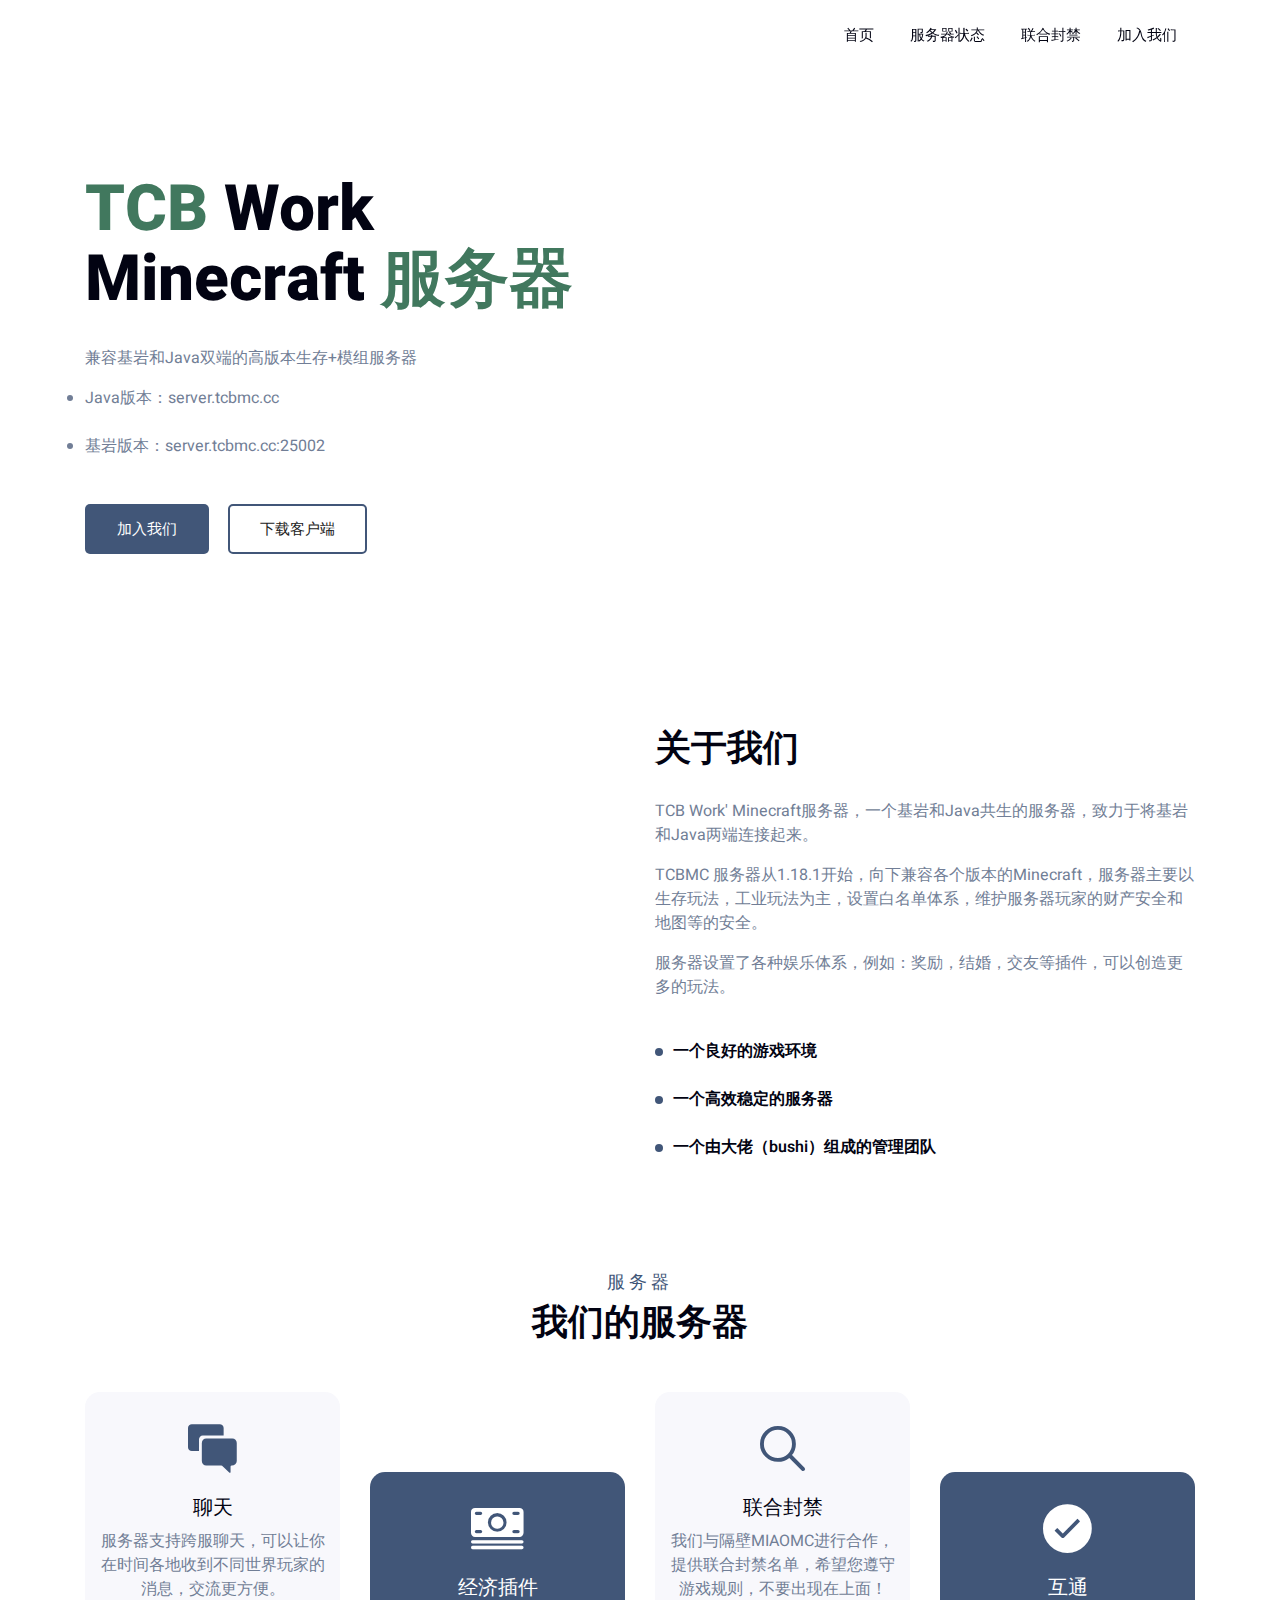
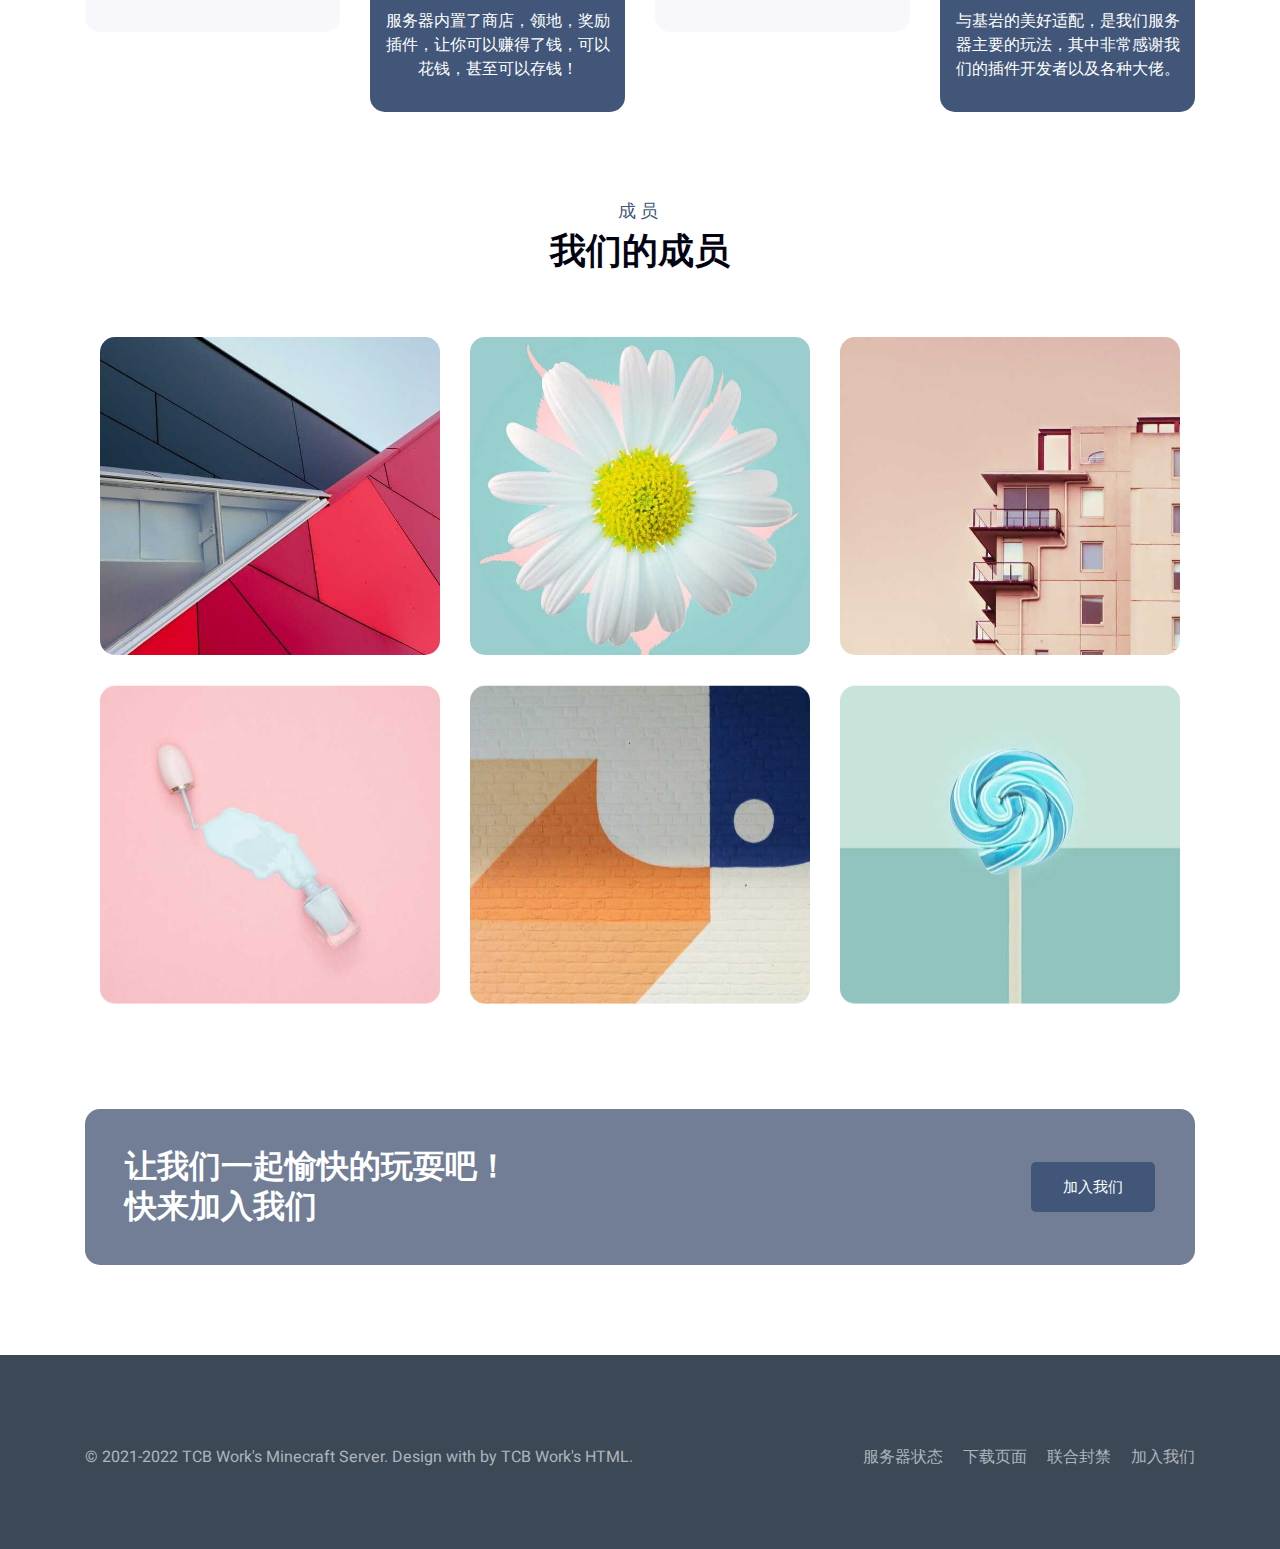
==== TCB Work Html/index.html @ 793fe603 "更新前端页面" ====
﻿<!DOCTYPE html>
<html lang="zxx">
<head>
	<meta charset="UTF-8">
	<meta name="viewport" content="width=device-width, initial-scale=1.0">
	<title>TCB Work's Minecraft Server</title>
	<link rel="icon" href="images/favicon.png">

	<!-- font -->
	<link href="https://fonts.googleapis.com/css2?family=Heebo:wght@400;500;600;700;800;900&display=swap" rel="stylesheet">
	<!-- end font -->

	<link rel="stylesheet" href="css/bootstrap.css">
	<link rel="stylesheet" href="css/ionicons.min.css">
	<link rel="stylesheet" href="css/magnific-popup.css">
	<link rel="stylesheet" href="css/style.css">
	<link href="https://qaqcloud.static.shh.miaofile.com/css/materialdesignicons.min.css" rel="stylesheet" type="text/css" />
	<link rel="stylesheet" href="https://unicons.iconscout.com/release/v2.1.6/css/unicons.css">
</head>
<body>

	<!-- loader -->
	<div class="fakeLoader"></div>
	<!-- end loader -->

	<!-- navbar -->
	<nav class="navbar navbar-expand-md navbar-light fixed-top">
		<div class="container">
			<a href="index.html" class="navbar-brand"><img src="https://cdn-image.miaofile.com/file/acgfunimage/2022/02/16/2_AY7XZXL5B6_7R0G4_2_G__1_-removebg-preview.png" alt=""></a>
			<button class="navbar-toggler" type="button" data-toggle="collapse" data-target="#navbarSupportedContent" aria-controls="navbarSupportedContent" aria-expanded="false" aria-label="Toggle navigation">
				<i class="icon ion-ios-menu"></i>
			</button>
			<div class="collapse navbar-collapse" id="navbarSupportedContent">
				<ul class="navbar-nav ml-auto">
				    </li>
					<li class="nav-item">
					    <a class="nav-link" href="/index.html">首页</a>
					</li>
				    <li class="nav-item">
					    <a class="nav-link" href="https://status.tcbmc.cc/">服务器状态</a>
					</li>
					<li class="nav-item">
						<a class="nav-link" href="https://ban.tcbmc.cc">联合封禁</a>
					</li>
					<li class="nav-item">
						<a class="nav-link" href="https://qm.qq.com/cgi-bin/qm/qr?k=fz-961UhdABly41q3yd8uUJgIFP_Tvln&jump_from=webapi">加入我们</a>
					</li>
				</ul>
			</div>
		</div>
	</nav>
	<!-- end navbar -->

	<!-- home intro -->
	<div id="home" class="home-intro">
		<div class="container">
			<div class="row">
				<div class="col-md-6 col-sm-12 col-xs-12">
					<div class="content">
						<h2><span class="color-highlight">TCB</span> Work</h2>
						<h2>Minecraft <span class="color-highlight">服务器</span></h2>
						<p>兼容基岩和Java双端的高版本生存+模组服务器</p>
						<li><span class="circle-list-home"></span>Java版本：server.tcbmc.cc</li><br>
						<li><span class="circle-list-home"></span>基岩版本：server.tcbmc.cc:25002</li><br>
						<ul>
							<li><a href="https://qm.qq.com/cgi-bin/qm/qr?k=fz-961UhdABly41q3yd8uUJgIFP_Tvln&jump_from=webapi" class="button">加入我们</a></li>
							<li><a href="/download.html" class="button button-secondary">下载客户端</a></li>
						</ul>
					</div>
				</div>
				<div class="col-md-6 col-sm-12 col-xs-12">
					<div class="content-image">
						<img src="https://cdn-image.miaofile.com/file/acgfunimage/2022/02/16/_2022-02-16_152429-removebg-preview.png" alt="">
					</div>
				</div>
			</div>
		</div>
	</div>
	<!-- end home intro -->

	<!-- about us -->
	<div id="about" class="about">
		<div class="container">
			<div class="row">
				<div class="col-sm-12 col-md-6 col-xs-12">
					<div class="content-image">
						<img src="https://cdn-image.miaofile.com/file/acgfunimage/2022/02/16/580b57fcd9996e24bc43c2f4.png" alt="">
					</div>
				</div>
				<div class="col-sm-12 col-md-6 col-xs-12">
					<div class="content">
						<h3>关于我们</h3>
						<p>TCB Work' Minecraft服务器，一个基岩和Java共生的服务器，致力于将基岩和Java两端连接起来。</p>
						<p>TCBMC 服务器从1.18.1开始，向下兼容各个版本的Minecraft，服务器主要以生存玩法，工业玩法为主，设置白名单体系，维护服务器玩家的财产安全和地图等的安全。</p>
						<p>服务器设置了各种娱乐体系，例如：奖励，结婚，交友等插件，可以创造更多的玩法。</p><br>
						<ul>
							<li><span class="circle-list"></span>一个良好的游戏环境</li><br>
							<li><span class="circle-list"></span>一个高效稳定的服务器</li><br>
							<li><span class="circle-list"></span>一个由大佬（bushi）组成的管理团队</li><br>
						</ul>
					</div>
				</div>
			</div>
		</div>
	</div>
	<!-- end about us -->

	<!-- process work -->
	<div id="process-work" class="process-work section">
		<div class="container">
			<div class="section-title">
				<h5 class="title-top">服务器</h5>
				<h3>我们的服务器</h3>
			</div>
			<div class="row">
				<div class="col-md-3 col-sm-6 col-xs-12">
					<div class="content">
						<i class="icon ion-ios-chatboxes"></i>
						<h5>聊天</h5>
						<p>服务器支持跨服聊天，可以让你在时间各地收到不同世界玩家的消息，交流更方便。</p>
					</div>
				</div>
				<div class="col-md-3 col-sm-6 col-xs-12 align-self-end">
					<div class="content">
						<i class="icon ion-ios-cash"></i>
						<h5>经济插件</h5>
						<p>服务器内置了商店，领地，奖励插件，让你可以赚得了钱，可以花钱，甚至可以存钱！</p>
					</div>
				</div>
				<div class="col-md-3 col-sm-6 col-xs-12">
					<div class="content">
						<i class="icon ion-ios-search"></i>
						<h5>联合封禁</h5>
						<p>我们与隔壁MIAOMC进行合作，提供联合封禁名单，希望您遵守游戏规则，不要出现在上面！</p>
					</div>
				</div>
				<div class="col-md-3 col-sm-6 col-xs-12 align-self-end">
					<div class="content">
						<i class="icon ion-ios-checkmark-circle"></i>
						<h5>互通</h5>
						<p>与基岩的美好适配，是我们服务器主要的玩法，其中非常感谢我们的插件开发者以及各种大佬。</p>
					</div>
				</div>
			</div>
		</div>
	</div>
	<!-- end process work -->

	<!-- portfolio -->
	<div id="portfolio" class="portfolio section-bottom-only">
		<div class="container">
			<div class="section-title">
				<h5 class="title-top">成员</h5>
				<h3>我们的成员</h3>
			</div>
			<div class="row no-gutters filter-container">
				<div class="col-md-4 col-sm-6 col-xs-12 filtr-item" data-category="3">
					<div class="content-image">
						<a href="images/portfolio1.jpg" class="portfolio-popup">
							<img src="images/portfolio1.jpg" alt="portfolio-image">
							<div class="image-overlay"></div>
							<div class="image-caption">
								<h4>没有设置</h4>
								<span>没有设置</span>
							</div>
						</a>
					</div>
				</div>
				<div class="col-md-4 col-sm-6 col-xs-12 filtr-item" data-category="1">
					<div class="content-image">
						<a href="images/portfolio2.jpg" class="portfolio-popup">
							<img src="images/portfolio2.jpg" alt="portfolio-image">
							<div class="image-overlay"></div>
							<div class="image-caption">
								<h4>没有设置</h4>
								<span>没有设置</span>
							</div>
						</a>
					</div>
				</div>
				<div class="col-md-4 col-sm-6 col-xs-12 filtr-item" data-category="2">
					<div class="content-image">
						<a href="images/portfolio3.jpg" class="portfolio-popup">
							<img src="images/portfolio3.jpg" alt="portfolio-image">
							<div class="image-overlay"></div>
							<div class="image-caption">
								<h4>没有设置</h4>
								<span>没有设置</span>
							</div>
						</a>
					</div>
				</div>
				<div class="col-md-4 col-sm-6 col-xs-12 filtr-item" data-category="3">
					<div class="content-image">
						<a href="images/portfolio4.jpg" class="portfolio-popup">
							<img src="images/portfolio4.jpg" alt="portfolio-image">
							<div class="image-overlay"></div>
							<div class="image-caption">
								<h4>没有设置</h4>
								<span>没有设置</span>
							</div>
						</a>
					</div>
				</div>
				<div class="col-md-4 col-sm-6 col-xs-12 filtr-item" data-category="2">
					<div class="content-image">
						<a href="images/portfolio5.jpg" class="portfolio-popup">
							<img src="images/portfolio5.jpg" alt="portfolio-image">
							<div class="image-overlay"></div>
							<div class="image-caption">
								<h4>没有设置</h4>
								<span>没有设置</span>
							</div>
						</a>
					</div>
				</div>
				<div class="col-md-4 col-sm-6 col-xs-12 filtr-item" data-category="1">
					<div class="content-image">
						<a href="images/portfolio6.jpg" class="portfolio-popup">
							<img src="images/portfolio6.jpg" alt="portfolio-image">
							<div class="image-overlay"></div>
							<div class="image-caption">
								<h4>没有设置</h4>
								<span>没有设置</span>
							</div>
						</a>
					</div>
				</div>
			</div>
		</div>
	</div>
	<!-- end portfolio -->

	<!-- words -->
	<div class="words-section section-bottom-only">
		<div class="container">
			<div class="content">
				<div class="row">
					<div class="col-md-8 col-sm-12 align-self-center">
						<div class="words-wrap">
							<h4>让我们一起愉快的玩耍吧！</h4>
							<h4>快来加入我们</h4>
						</div>
					</div>
					<div class="col-md-4 col-sm-12 align-self-center">
						<div class="button-wrap">
							<button class="button">加入我们
							
							</button>
						</div>
					</div>
				</div>
			</div>
		</div>
	</div>
	<!-- end words -->

	        <!-- Footer Start -->
			<footer class="footer footer-line bg-footer">
				<div class="container">
					<div class="row text-center">
						<div class="col-sm-6 col-md-7">
							<div class="text-sm-left">
								<p class="mb-0 text-foot">© 2021-2022 TCB Work's Minecraft Server. Design with <i class="mdi mdi-heart text-danger"></i> by <a href="https://www.roundcloud.cn/" target="_blank" class="text-reset">TCB Work's HTML</a>.</p>
							</div>
						</div><!--end col-->
	
						<div class="col-sm-6 col-md-5 mt-4 mt-sm-0 pt-2 pt-sm-0">
							<ul class="list-unstyled terms-service text-sm-right mb-0">
								<li class="list-inline-item mb-0"><a href="https://status.tcbmc.cc/" class="text-foot mr-2">服务器状态</a></li>
								<li class="list-inline-item mb-0"><a href="terms.html" class="text-foot mr-2">下载页面</a></li>
								<li class="list-inline-item mb-0"><a href="https://ban.tcbmc.cc/" class="text-foot mr-2">联合封禁</a></li>
								<li class="list-inline-item mb-0"><a href="https://qm.qq.com/cgi-bin/qm/qr?k=fz-961UhdABly41q3yd8uUJgIFP_Tvln&jump_from=webapi" class="text-foot">加入我们</a></li>
							</ul>
						</div><!--end col-->
					</div><!--end row-->
				</div><!--end container-->
			</footer><!--end footer-->
			<!-- Footer End -->

	<!-- script -->
	<script src="js/jquery-3.5.1.min.js"></script>
	<script src="js/bootstrap.bundle.min.js"></script>
	<script src="js/jquery.filterizr.min.js"></script>
	<script src="js/imagesloaded.pkgd.min.js"></script>
	<script src="js/magnific-popup.min.js"></script>
	<script src="js/contact-form.js"></script>
	<script src="js/main.js"></script>

</body>
</html>
---- TCB Work Html/css/style.css ----
/*
Cleo - Agency Landing Page Template
Author : aStylers
����ģ�壺http://www.bootstrapmb.com/
*/

/*

Table of Content:
- fonts
- general
- button
- navbar
- home intro
- about us
- process work
- portfolio
- services
- words
- news
- contact
- form input
- footer bottom / copyright
- footer
- responsive

*/

/* variable */

/* fonts */
@import url("https://fonts.googleapis.com/css2?family=Heebo:wght@400;500;600;700;800;900&display=swap");

/* general */
body {
    background: #fff;
    color: #717e96;
    font-size: 16px;
    font-weight: 400;
    font-family: 'Heebo', sans-serif;
}

h1,
h2,
h3,
h4,
h5,
h6 {
    line-height: 110%;
    margin: 0;
    font-family: 'Heebo', sans-serif;
    font-weight: 500;
    color: #020312;
}

h1 {
    font-size: 36px;
}

h2 {
    font-size: 32px;
}

h3 {
    font-size: 28px;
}

h4 {
    font-size: 24px;
}

h5 {
    font-size: 20px;
}

h6 {
    font-size: 18px;
}

a {
    color: #020312;
}

a:hover {
    text-decoration: none;
    transition: .5s ease-out;
}

a p {
    color: #717e96;
}

ul {
    padding: 0;
    margin: 0;
}

ul li {
    list-style-type: none;
}

.row {
    margin-bottom: 30px;
}

.row:last-child {
    margin-bottom: 0;
}

/* button */
.button {
    background: #415678;
    padding: 12px 30px;
    font-weight: 500;
    font-size: 15px;
    border-radius: 5px;
    color: #fff;
    margin-top: 22px;
    border: 2px solid transparent;
    transition: .5s ease-out;
    display: inline-block;
}

.button:hover {
    color: #fff;
    opacity: 0.5;
}

.button.button-secondary {
    background: transparent;
    border: 2px solid #415678;
    color: #222;
    margin-top: 22px;
}

.button.button-secondary:hover {
    border-color: #415678;
    color: #fff;
    background: #415678;
    transition: .5s ease-out;
}

.section {
    padding: 90px 0;
}

.section-bottom-only {
    padding-bottom: 90px;
}

.section-title {
    margin-bottom: 50px;
    text-align: center;
}

.section-title .title-top {
    margin-bottom: 10px;
    text-transform: uppercase;
    color: #415678;
    letter-spacing: 4px;
    font-size: 18px;
}

.section-title h3 {
    font-size: 36px;
    font-weight: 800;
}

.section-title.section-title-left {
    text-align: left;
}

.section-title .title-desc {
    margin-top: 15px;
}

/* navbar */
.navbar {
    background: transparent;
    transition: .5s ease-out;
    padding: 15px 0;
}

.navbar .navbar-brand h1 {
    font-size: 26px;
    color: #020312;
}

.navbar .navbar-brand img {
    width: 215px;
    margin-right: 40px;
}

.navbar .navbar-nav li {
    padding: 0 10px;
}

.navbar .navbar-nav li .nav-link {
    font-size: 15px;
    font-weight: 500;
    color: #020312;
    transition: all .3s ease;
}

.navbar .navbar-nav li:hover .nav-link {
    color: #415678;
}

.navbar .navbar-toggler {
    border-radius: 0;
    border: 0;
}

.navbar .navbar-toggler i {
    font-size: 28px;
}

.navbar .navbar-toggler:focus {
    outline: 0;
}

.navbar.navbar-fixed {
    background: #fff;
    transition: .5s ease-out;
    box-shadow: 0 2px 2px 0 rgba(0, 0, 0, 0), 0 1px 5px 0 rgba(0, 0, 0, 0.12), 0 3px 1px -2px rgba(0, 0, 0, 0);
}

/* home intro */
.home-intro {
    padding: 175px 0;
}

.home-intro .content h2 {
    font-size: 64px;
    font-weight: 800;
}

.home-intro .content h2 .color-highlight {
    color: #41785e;
}

.home-intro .content h2:nth-child(2) {
    margin-bottom: 30px;
}

.home-intro .content-image img {
    width: 100%;
}

.home-intro ul li {
    display: inline-block;
}

.home-intro ul li:last-child {
    margin-left: 15px;
}

/* about us */
.about .content-image img {
    width: 100%;
}

.about .content h3 {
    margin-bottom: 30px;
    font-weight: 800;
    font-size: 36px;
}

.about .content ul li {
    font-weight: 600;
    color: #020312;
}

.about .content ul li .circle-list {
    width: 8px;
    height: 8px;
    border-radius: 50%;
    margin-right: 10px;
    background: #415678;
    display: inline-block;
}

.about .content ul li .circle-list-home {
    width: 8px;
    height: 8px;
    border-radius: 50%;
    margin-right: 10px;
    background: #294a7e;
    display: inline-block;
}

/* process work */
.process-work .row {
    min-height: 20rem;
}

.process-work .row .col-md-3:nth-last-child(odd) .content {
    background: #415678;
}

.process-work .row .col-md-3:nth-last-child(odd) .content i {
    color: #fff;
}

.process-work .row .col-md-3:nth-last-child(odd) .content h5 {
    color: #fff;
}

.process-work .row .col-md-3:nth-last-child(odd) .content p {
    color: #fff;
}

.process-work .content {
    text-align: center;
    padding: 15px;
    background: #f8f8fc;
    border-radius: 15px;
    transition: all .3s ease;
}

.process-work .content:hover {
    background: #415678;
    transition: all .3s ease;
}

.process-work .content:hover i {
    color: #fff;
}

.process-work .content:hover h5 {
    color: #fff;
}

.process-work .content:hover p {
    color: #fff;
}

.process-work .content i {
    font-size: 60px;
    color: #415678;
}

.process-work .content h5 {
    margin-bottom: 10px;
}

/* portfolio */
.portfolio .portfolio-filter-menu {
    text-align: center;
    margin-bottom: 30px;
}

.portfolio .portfolio-filter-menu ul li {
    display: inline-block;
    margin: 0 20px;
    cursor: pointer;
    transition: all .3s ease;
}

.portfolio .portfolio-filter-menu ul li.active {
    color: #415678;
    font-weight: 800;
}

.portfolio .row .col-md-4 {
    padding: 15px;
}

.portfolio .content-image {
    position: relative;
}

.portfolio .content-image img {
    width: 100%;
    border-radius: 15px;
    transition: all .3s ease;
}

.portfolio .content-image .image-caption {
    position: absolute;
    top: 50%;
    left: 0;
    right: 0;
    bottom: 0;
    text-align: center;
    opacity: 0;
    transition: all .5s ease;
    color: #fff;
    transform: scale(0.9);
}

.portfolio .content-image .image-caption h4 {
    color: #fff;
    margin-bottom: 5px;
}

.portfolio .content-image .image-caption span {
    font-size: 15px;
}

.portfolio .content-image .image-overlay {
    background: #020312;
    opacity: 0.5;
    position: absolute;
    width: 100%;
    height: 100%;
    top: 0;
    left: 0;
    right: 0;
    bottom: 0;
    border-radius: 15px;
    opacity: 0;
    transition: all .5s ease;
    margin: auto;
}

.portfolio .content-image:hover .image-caption {
    opacity: 1;
    transform: scale(1);
}

.portfolio .content-image:hover .image-overlay {
    opacity: 0.7;
    transform: scale(1.05);
}

.portfolio .content-image:hover img {
    transform: scale(1.05);
    box-shadow: 0 0 37px -8px rgba(0, 0, 0, 0.53);
}

/* services */
.services .content {
    text-align: center;
    padding: 15px;
    background: #f8f8fc;
    border-radius: 15px;
    transition: all .3s ease;
}

.services .content:hover {
    background: #415678;
    transition: all .3s ease;
}

.services .content:hover i {
    color: #fff;
}

.services .content:hover h5 {
    color: #fff;
}

.services .content:hover p {
    color: #fff;
}

.services .content .serv-icon {
    position: relative;
    display: inline-block;
}

.services .content i {
    font-size: 60px;
    color: #415678;
}

.services .content .clone-icon i {
    position: absolute;
    top: 0;
    left: 15px;
    right: 0;
    opacity: 0;
    transition: all .3s ease;
}

.services .content h5 {
    margin-bottom: 10px;
}

.services .content:hover .clone-icon i {
    position: absolute;
    top: 7px;
    left: -12px;
    right: 0;
    opacity: 0.2;
}

/* words */
.words-section .content {
    background: #717e96;
    padding: 40px;
    border-radius: 15px;
}

.words-section .content h4 {
    font-size: 32px;
    font-weight: 800;
    color: #fff;
}

.words-section .content h4:first-child {
    margin-bottom: 5px;
}

.words-section .content .button-wrap {
    text-align: right;
}

.words-section .content .button-wrap .button {
    margin-top: 0;
}

/* news */
.news .content:hover img {
    transform: scale(1.05);
    box-shadow: 0 0 37px -8px rgba(0, 0, 0, 0.53);
}

.news .content:hover h4 {
    color: #415678;
}

.news .content img {
    width: 100%;
    border-radius: 15px;
    margin-bottom: 20px;
    transition: all .3s ease;
}

.news .content h4 {
    margin-bottom: 15px;
    font-size: 20px;
    font-weight: 600;
    transition: all .3s ease;
}

/* contact */
.contact .content h5 {
    margin-top: 35px;
    margin-bottom: 15px;
}

.contact .content h5:first-child {
    margin-top: 0;
}

.contact .content-right {
    text-align: center;
}

.contact .button {
    margin-top: 0;
}

/* form */
form input {
    border: 1px solid #f5f5f5;
    background: #f5f5f5;
    padding: 14px 20px;
    width: 100%;
    color: #aaa;
    border-radius: 5px;
    text-align: left;
}

form textarea {
    border: 1px solid #f5f5f5;
    background: #f5f5f5;
    padding: 14px 20px;
    width: 100%;
    color: #aaa;
    border-radius: 5px;
    text-align: left;
}

/* footer bottom */
.footer-bottom {
    background: #020312;
    text-align: center;
    padding: 35px 0 35px;
    border-top: 1px solid #23375b;
}

/* footer */
footer {
    background: #020312;
    padding: 90px 0 80px;
}

footer .brand {
    font-size: 30px;
    color: #fff;
    font-weight: 700;
    margin-bottom: 15px;
}

footer .brand img {
    width: 55px;
}

footer h5 {
    color: #fff !important;
    margin-bottom: 15px;
}

footer ul li {
    margin-bottom: 8px;
}

footer ul li a {
    color: #717e96;
}

footer ul li a i {
    margin-right: 10px;
}

footer ul.social li a i {
    width: 20px;
}

/* responsive */
@media (max-width:980px) {
    .home-intro .content h2 {
        font-size: 40px;
    }

    .process-work .col-md-6 .content {
        margin-bottom: 30px;
    }

    .process-work .col-md-6:nth-last-child(-1n+2) .content {
        margin-bottom: 0;
    }

    .news .content h4 {
        width: 100%;
        white-space: nowrap;
        overflow: hidden;
        text-overflow: ellipsis;
    }

}

@media (max-width:767px) {
    .navbar .navbar-nav {
        background: #fff;
        box-shadow: 0 12px 30px -15px rgba(0, 0, 0, 0.2);
        border-radius: 0 0 15px 15px;
        border-top: 0;
        outline: none;
        padding: 14px 10px;
    }

    .navbar .navbar-brand {
        margin-left: 15px;
    }

    .home-intro .content-image img {
        margin-top: 45px;
        float: none;
    }

    .process-work .col-sm-6 .content {
        margin-bottom: 30px;
    }

    .process-work .col-sm-6:nth-last-child(-n+2) .content {
        margin-bottom: 0;
    }

    .services .row:first-child {
        margin-bottom: 0;
    }

    .services .row:last-child .col-sm-12:last-child .content {
        margin-bottom: 0;
    }

    .services .content {
        margin-bottom: 30px;
    }

    .news .content {
        margin-bottom: 30px;
    }

    .news .col-sm-12 .row .col-sm-12:nth-last-child(1) .content {
        margin-bottom: 0;
    }

    .words-section .content .button-wrap {
        margin-top: 30px;
        text-align: center;
    }

    .contact form {
        margin-top: 40px;
    }

    footer {
        text-align: center;
    }

    footer .col-sm-6 .content {
        margin-bottom: 30px;
    }

    footer .col-sm-6:nth-last-child(-1n+2) .content {
        margin-bottom: 0;
    }

}

@media (max-width:480px) {
    .process-work .col-xs-12:last-child .content {
        margin-bottom: 0;
    }

    .process-work .col-xs-12:nth-last-child(2) .content {
        margin-bottom: 30px;
    }

    footer .col-xs-12:nth-last-child(2) .content {
        margin-bottom: 30px;
    }

}

/* Footer */
.text-light {
    color: #f6f7fa !important;
  }
  
  a.text-light:hover, a.text-light:focus, a.text-light:active, a.text-light.active, a.text-light.focus {
    color: #d5dae8 !important;
  }

footer.footer .text-foot {
    color: #adb5bd;
  }

.text-danger {
    color: #f05d27 !important;
  }
  
a.text-danger:hover, a.text-danger:focus, a.text-danger:active, a.text-danger.active, a.text-danger.focus {
    color: #d5440f !important;
  }
  
  .bg-footer {
    background-color: rgba(39, 52, 68, 0.9) !important;
  }
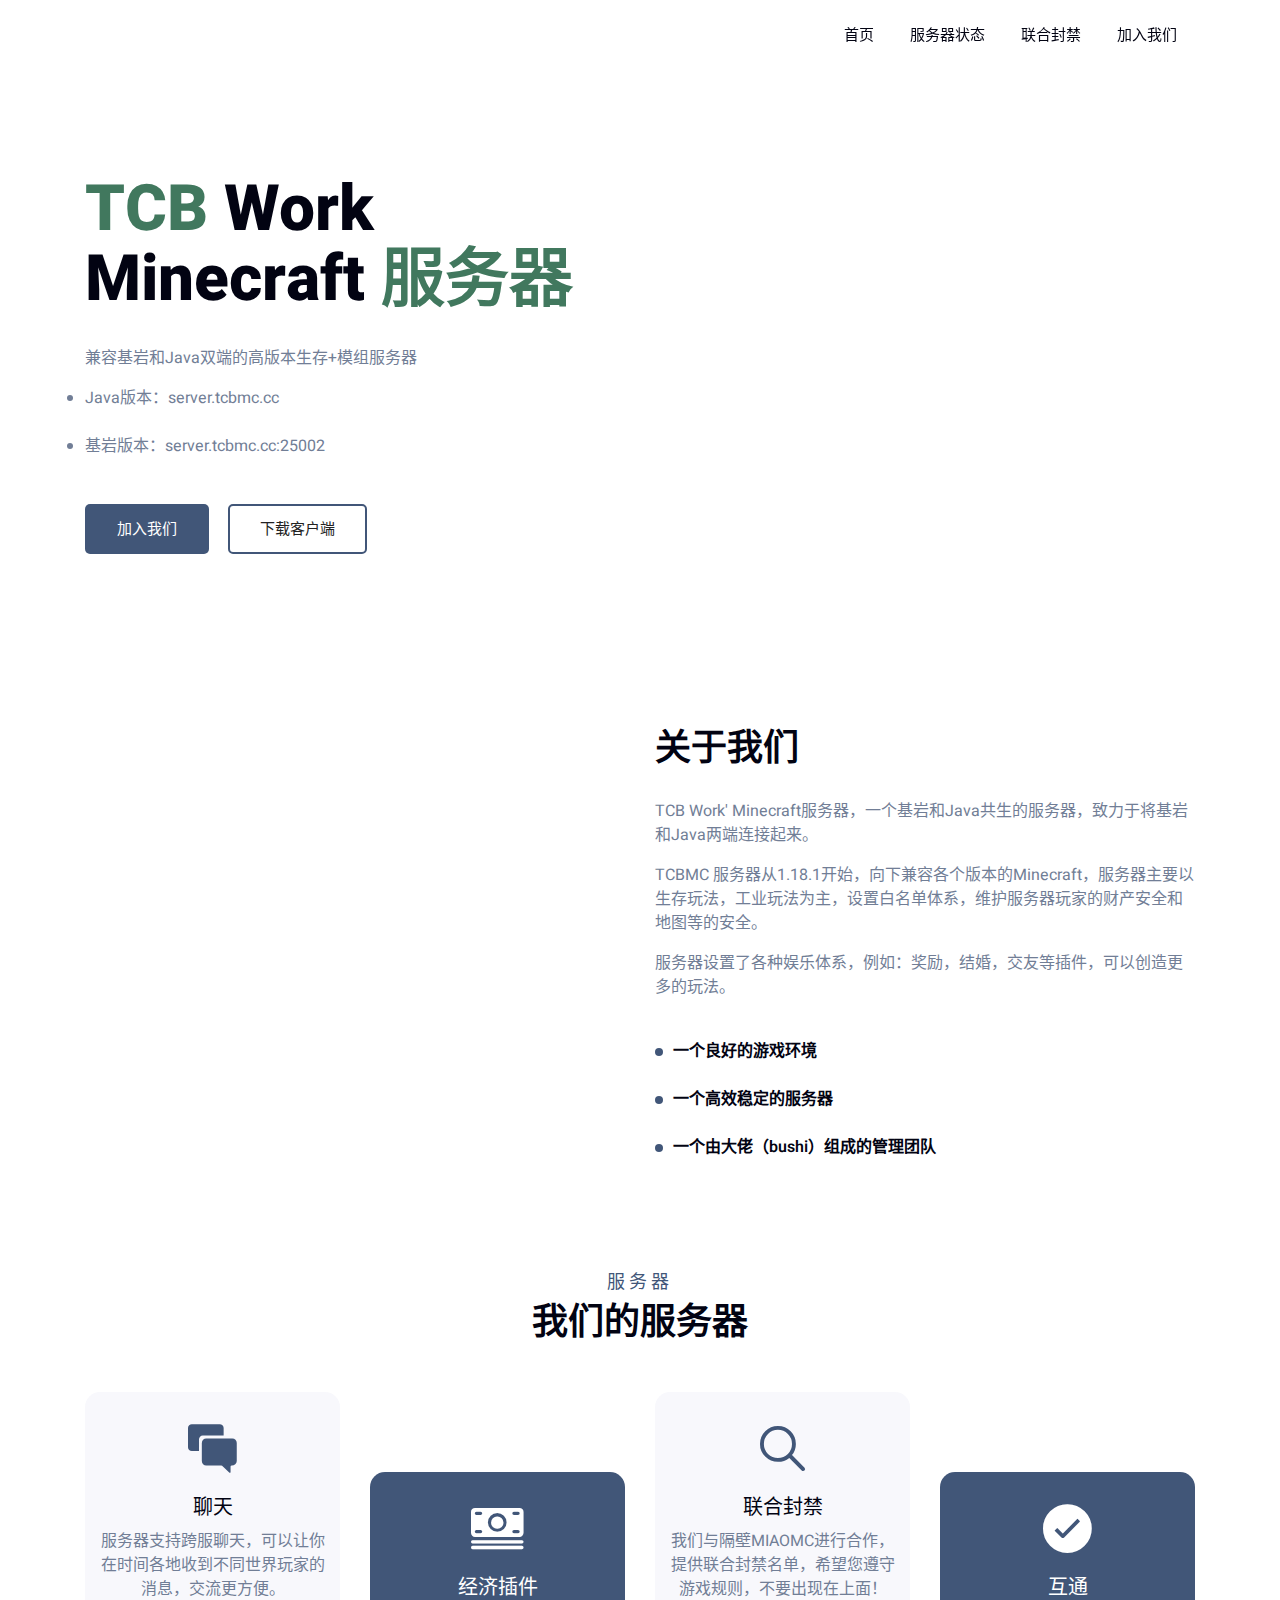
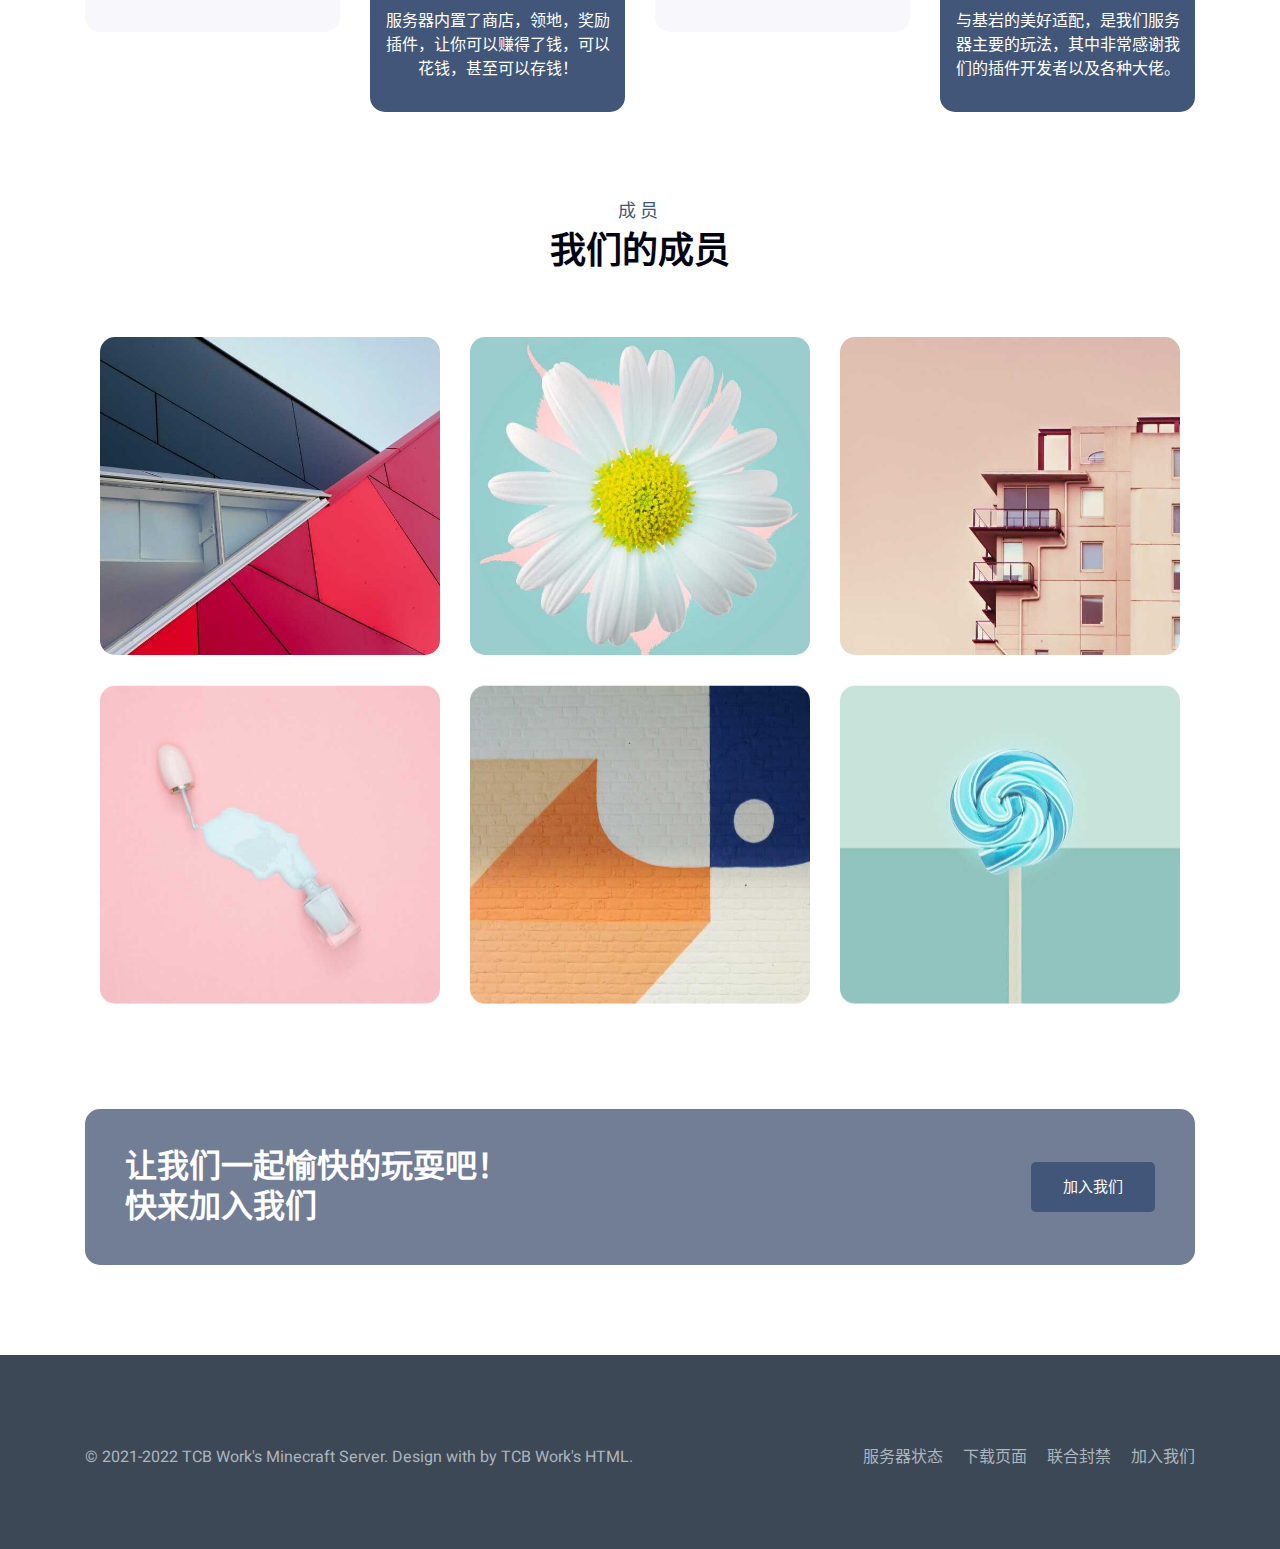
==== commit ccf56d23: "Update index.html" ====
--- a/TCB Work Html/index.html
+++ b/TCB Work Html/index.html
@@ -1,5 +1,5 @@
-﻿<!DOCTYPE html>
-<html lang="zxx">
+<!DOCTYPE html>
+<html lang="zh-cn">
 <head>
 	<meta charset="UTF-8">
 	<meta name="viewport" content="width=device-width, initial-scale=1.0">
@@ -288,4 +288,4 @@
 	<script src="js/main.js"></script>
 
 </body>
-</html>+</html>
